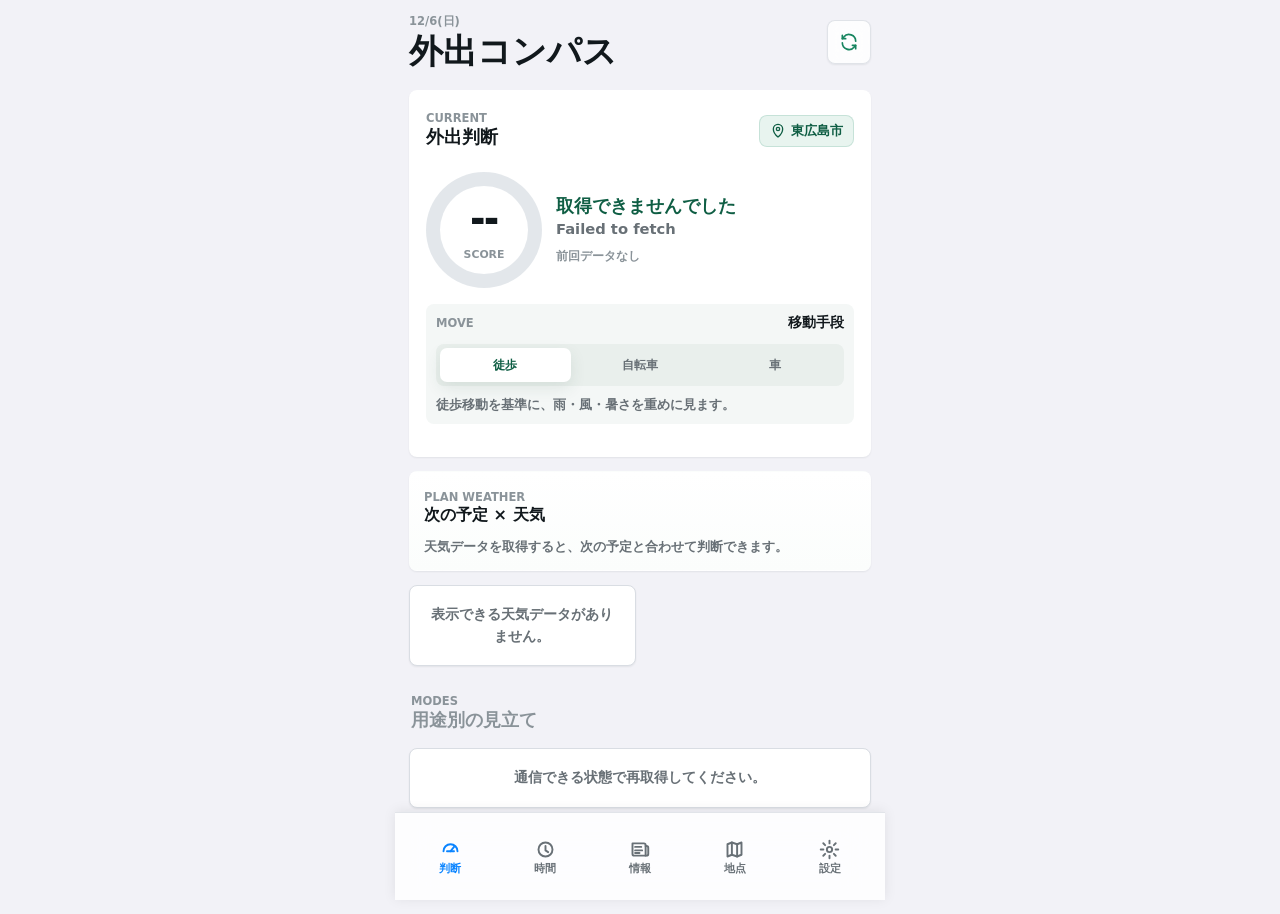
==== index.html @ 281df72a "Add transport mode scoring" ====
<!doctype html>
<html lang="ja">
  <head>
    <meta charset="utf-8" />
    <meta name="viewport" content="width=device-width, initial-scale=1, viewport-fit=cover" />
    <meta name="theme-color" content="#f2f2f7" />
    <meta name="apple-mobile-web-app-capable" content="yes" />
    <meta name="apple-mobile-web-app-title" content="外出コンパス" />
    <meta name="apple-mobile-web-app-status-bar-style" content="black-translucent" />
    <title>外出コンパス</title>
    <link rel="manifest" href="./manifest.webmanifest" />
    <link rel="apple-touch-icon" href="./icons/icon-180.png" />
    <link rel="icon" href="./icons/icon.svg" type="image/svg+xml" />
    <link rel="stylesheet" href="./styles.css" />
  </head>
  <body>
    <svg aria-hidden="true" class="svg-sprite">
      <symbol id="icon-refresh" viewBox="0 0 24 24">
        <path d="M20 11a8 8 0 0 0-14.3-4.9L4 8" />
        <path d="M4 4v4h4" />
        <path d="M4 13a8 8 0 0 0 14.3 4.9L20 16" />
        <path d="M16 16h4v4" />
      </symbol>
      <symbol id="icon-pin" viewBox="0 0 24 24">
        <path d="M12 21s7-5.4 7-12a7 7 0 1 0-14 0c0 6.6 7 12 7 12Z" />
        <circle cx="12" cy="9" r="2.5" />
      </symbol>
      <symbol id="icon-target" viewBox="0 0 24 24">
        <circle cx="12" cy="12" r="7" />
        <circle cx="12" cy="12" r="2.5" />
        <path d="M12 2v3" />
        <path d="M12 19v3" />
        <path d="M2 12h3" />
        <path d="M19 12h3" />
      </symbol>
      <symbol id="icon-search" viewBox="0 0 24 24">
        <circle cx="11" cy="11" r="7" />
        <path d="m16.5 16.5 4 4" />
      </symbol>
      <symbol id="icon-trash" viewBox="0 0 24 24">
        <path d="M4 7h16" />
        <path d="M10 11v6" />
        <path d="M14 11v6" />
        <path d="M6 7l1 14h10l1-14" />
        <path d="M9 7V4h6v3" />
      </symbol>
      <symbol id="icon-copy" viewBox="0 0 24 24">
        <rect x="8" y="8" width="11" height="11" rx="2" />
        <path d="M5 16H4a2 2 0 0 1-2-2V5a2 2 0 0 1 2-2h9a2 2 0 0 1 2 2v1" />
      </symbol>
      <symbol id="icon-gauge" viewBox="0 0 24 24">
        <path d="M4 14a8 8 0 1 1 16 0" />
        <path d="M12 14 16 9" />
        <path d="M8 14h8" />
      </symbol>
      <symbol id="icon-clock" viewBox="0 0 24 24">
        <circle cx="12" cy="12" r="8" />
        <path d="M12 8v5l3 2" />
      </symbol>
      <symbol id="icon-map" viewBox="0 0 24 24">
        <path d="m4 6 5-2 6 2 5-2v14l-5 2-6-2-5 2Z" />
        <path d="M9 4v14" />
        <path d="M15 6v14" />
      </symbol>
      <symbol id="icon-settings" viewBox="0 0 24 24">
        <circle cx="12" cy="12" r="3" />
        <path d="M12 2v3" />
        <path d="M12 19v3" />
        <path d="M4.9 4.9 7 7" />
        <path d="m17 17 2.1 2.1" />
        <path d="M2 12h3" />
        <path d="M19 12h3" />
        <path d="M4.9 19.1 7 17" />
        <path d="m17 7 2.1-2.1" />
      </symbol>
      <symbol id="icon-news" viewBox="0 0 24 24">
        <path d="M4 5h13a2 2 0 0 1 2 2v12H6a2 2 0 0 1-2-2Z" />
        <path d="M19 8h1a2 2 0 0 1 2 2v7a2 2 0 0 1-2 2h-1" />
        <path d="M7 9h7" />
        <path d="M7 13h8" />
        <path d="M7 16h5" />
      </symbol>
      <symbol id="icon-calendar" viewBox="0 0 24 24">
        <rect x="4" y="5" width="16" height="15" rx="2" />
        <path d="M8 3v4" />
        <path d="M16 3v4" />
        <path d="M4 10h16" />
        <path d="M8 14h.01" />
        <path d="M12 14h.01" />
        <path d="M16 14h.01" />
      </symbol>
    </svg>

    <div class="phone-app">
      <header class="top-bar">
        <div class="title-block">
          <p id="today-label" class="date-label">今日</p>
          <h1>外出コンパス</h1>
        </div>
        <button id="refresh-now" class="icon-button" type="button" aria-label="最新の天気を取得">
          <svg><use href="#icon-refresh"></use></svg>
        </button>
      </header>

      <main>
        <section id="view-dashboard" class="view active" aria-labelledby="dashboard-title">
          <div class="score-panel">
            <div class="location-row">
              <div>
                <span class="section-kicker">Current</span>
                <h2 id="dashboard-title">外出判断</h2>
              </div>
              <p id="active-location" class="location-pill">
                <svg><use href="#icon-pin"></use></svg>
                東広島市
              </p>
            </div>

            <div class="score-layout">
              <div id="score-ring" class="score-ring" style="--score: 0">
                <div>
                  <strong id="score-value">--</strong>
                  <span>score</span>
                </div>
              </div>
              <div class="score-copy">
                <p id="condition-label" class="condition-label">取得待ち</p>
                <p id="condition-summary">天気データを取得すると、外出しやすさを表示します。</p>
                <p id="updated-label" class="updated-label">未取得</p>
              </div>
            </div>

            <div class="transport-mode-panel">
              <div class="transport-mode-heading">
                <span class="section-kicker">Move</span>
                <strong>移動手段</strong>
              </div>
              <div class="transport-mode-control" role="group" aria-label="外出判断の移動手段">
                <button type="button" data-transport-mode="walk" aria-pressed="true">徒歩</button>
                <button type="button" data-transport-mode="bike" aria-pressed="false">自転車</button>
                <button type="button" data-transport-mode="car" aria-pressed="false">車</button>
              </div>
              <p id="transport-mode-note" class="helper-text">徒歩移動を基準に、雨・風・暑さを重めに見ます。</p>
            </div>

            <div id="advice-list" class="advice-list"></div>
          </div>

          <div id="schedule-weather-panel" class="schedule-weather-panel" aria-live="polite">
            <div class="schedule-weather-empty">
              Googleカレンダー接続後に、次の予定と天気を合わせて表示します。
            </div>
          </div>

          <div id="metric-grid" class="metric-grid" aria-live="polite"></div>

          <div class="section-heading">
            <span class="section-kicker">Modes</span>
            <h2>用途別の見立て</h2>
          </div>
          <div id="activity-grid" class="activity-grid"></div>
        </section>

        <section id="view-timeline" class="view" aria-labelledby="timeline-title">
          <div class="section-heading">
            <span class="section-kicker">Next hours</span>
            <h2 id="timeline-title">このあと12時間</h2>
          </div>
          <div id="hourly-list" class="hourly-list"></div>

          <div class="section-heading">
            <span class="section-kicker">3 days</span>
            <h2>今日から3日</h2>
          </div>
          <div id="daily-list" class="daily-list"></div>
        </section>

        <section id="view-info" class="view" aria-labelledby="info-title">
          <div class="section-heading">
            <span class="section-kicker">Local info</span>
            <h2 id="info-title">地域情報</h2>
          </div>

          <div class="calendar-panel" aria-labelledby="calendar-title">
            <div class="calendar-toolbar">
              <div>
                <strong id="calendar-title">Googleカレンダー</strong>
                <span id="calendar-connection-label">未接続</span>
              </div>
              <div class="calendar-action-row">
                <button id="connect-calendar" class="icon-text-button calendar-connect" type="button">
                  <svg><use href="#icon-calendar"></use></svg>
                  設定へ
                </button>
                <button id="disconnect-calendar" class="calendar-disconnect-button" type="button" disabled>解除</button>
              </div>
            </div>
            <p id="calendar-status" class="helper-text" aria-live="polite">
              予定表示の枠だけ先に用意しています。
            </p>
            <div class="calendar-range-control" role="group" aria-label="Googleカレンダーの表示範囲">
              <button type="button" data-calendar-range="today" aria-pressed="false">今日</button>
              <button type="button" data-calendar-range="tomorrow" aria-pressed="false">明日</button>
              <button type="button" data-calendar-range="week" aria-pressed="true">7日間</button>
            </div>
          </div>

          <div id="calendar-preview-list" class="calendar-preview-list" aria-label="Googleカレンダー予定プレビュー"></div>

          <div class="news-panel">
            <div class="news-toolbar">
              <div>
                <strong>広島・東広島ニュース</strong>
                <span id="news-updated">未取得</span>
              </div>
              <button id="refresh-news" class="small-icon-button" type="button" aria-label="地域ニュースを更新">
                <svg><use href="#icon-refresh"></use></svg>
              </button>
            </div>
            <p id="news-status" class="helper-text" aria-live="polite">
              情報タブを開くと、地域ニュースの見出しを取得します。
            </p>
          </div>

          <div id="news-list" class="news-list"></div>

          <div class="section-heading">
            <span class="section-kicker">Events</span>
            <h2>地域イベント</h2>
          </div>

          <div class="event-feed-panel">
            <div class="news-toolbar">
              <div>
                <strong>自動取得イベント</strong>
                <span id="auto-events-updated">未取得</span>
              </div>
              <button id="refresh-events" class="small-icon-button" type="button" aria-label="イベント情報を更新">
                <svg><use href="#icon-refresh"></use></svg>
              </button>
            </div>
            <p id="events-status" class="helper-text" aria-live="polite">
              ヒガシルのイベント情報をもとに、GitHub Pages上のJSONから表示します。
            </p>
          </div>

          <div id="auto-event-list" class="auto-event-list"></div>

          <div class="event-link-list">
            <a class="event-link-card" href="https://www.city.higashihiroshima.lg.jp/calendar.html" target="_blank" rel="noopener">
              <strong>東広島市イベントカレンダー</strong>
              <span>市の催し・講座・相談</span>
            </a>
            <a class="event-link-card" href="https://hh-kanko.ne.jp/" target="_blank" rel="noopener">
              <strong>東広島観光協会</strong>
              <span>観光・祭り・地域イベント</span>
            </a>
            <a class="event-link-card" href="https://dive-hiroshima.com/" target="_blank" rel="noopener">
              <strong>ひろしま公式観光 Dive! Hiroshima</strong>
              <span>県内観光イベント</span>
            </a>
            <a class="event-link-card" href="https://www.pref.hiroshima.lg.jp/calendar/" target="_blank" rel="noopener">
              <strong>広島県イベントカレンダー</strong>
              <span>県の行事・募集・講座</span>
            </a>
          </div>

          <div class="section-heading">
            <span class="section-kicker">Official links</span>
            <h2>公式・確認リンク</h2>
          </div>
          <div class="official-link-list">
            <a class="official-link-card" href="https://news.google.com/search?q=%E6%9D%B1%E5%BA%83%E5%B3%B6&hl=ja&gl=JP&ceid=JP%3Aja" target="_blank" rel="noopener">
              <strong>Google News 東広島</strong>
              <span>地域ニュース検索</span>
            </a>
            <a class="official-link-card" href="https://www.city.higashihiroshima.lg.jp/" target="_blank" rel="noopener">
              <strong>東広島市</strong>
              <span>行政・暮らし・イベント</span>
            </a>
            <a class="official-link-card" href="https://www.pref.hiroshima.lg.jp/" target="_blank" rel="noopener">
              <strong>広島県</strong>
              <span>県内のお知らせ</span>
            </a>
            <a class="official-link-card" href="https://www.jma.go.jp/bosai/warning/#area_type=class20s&area_code=3421200&lang=ja" target="_blank" rel="noopener">
              <strong>気象庁 警報・注意報</strong>
              <span>東広島市の防災確認</span>
            </a>
          </div>
        </section>

        <section id="view-places" class="view" aria-labelledby="places-title">
          <div class="section-heading">
            <span class="section-kicker">Places</span>
            <h2 id="places-title">地点</h2>
          </div>

          <form id="search-form" class="search-form">
            <label for="place-query">地名検索</label>
            <div class="search-row">
              <input id="place-query" type="search" inputmode="search" autocomplete="off" placeholder="例: 福山、三原、広島" />
              <button class="icon-text-button primary" type="submit">
                <svg><use href="#icon-search"></use></svg>
                検索
              </button>
            </div>
          </form>

          <button id="use-gps" class="full-button subtle" type="button">
            <svg><use href="#icon-target"></use></svg>
            現在地を使う
          </button>

          <p id="place-status" class="helper-text" aria-live="polite"></p>
          <div id="search-results" class="place-list"></div>

          <div class="section-heading">
            <span class="section-kicker">Saved</span>
            <h2>保存地点</h2>
          </div>
          <div id="saved-places" class="place-list"></div>
        </section>

        <section id="view-settings" class="view" aria-labelledby="settings-title">
          <div class="section-heading">
            <span class="section-kicker">Standalone</span>
            <h2 id="settings-title">単独運用</h2>
          </div>

          <div class="info-panel">
            <div class="info-row">
              <strong>API</strong>
              <span>Open-Meteo Forecast / Geocoding / Air Quality / GDELT</span>
            </div>
            <div class="info-row">
              <strong>予定</strong>
              <span>Google Calendar APIは内蔵Client IDで接続可能</span>
            </div>
            <div class="info-row">
              <strong>保存</strong>
              <span>地点と前回取得データは、このブラウザ内に保存</span>
            </div>
            <div class="info-row">
              <strong>オフライン</strong>
              <span>通信できない場合は前回取得データを表示</span>
            </div>
            <div class="info-row">
              <strong>公開</strong>
              <span>HTTPS公開後はホーム画面追加とPWAキャッシュに対応</span>
            </div>
          </div>

          <div class="update-panel">
            <div class="section-heading compact">
              <span class="section-kicker">Update</span>
              <h2>アプリ更新</h2>
            </div>
            <p class="helper-text">
              ホーム画面版の表示が古いときは、ここから最新版を確認できます。
            </p>
            <div class="button-row">
              <button id="check-app-update" class="full-button primary" type="button">
                <svg><use href="#icon-refresh"></use></svg>
                更新確認
              </button>
              <button id="reload-app" class="full-button subtle" type="button" hidden>再読み込み</button>
            </div>
            <p id="app-update-status" class="helper-text" aria-live="polite"></p>
          </div>

          <div class="calendar-settings-panel">
            <div class="section-heading compact">
              <span class="section-kicker">Calendar</span>
              <h2>Googleカレンダー接続</h2>
            </div>
            <label class="calendar-client-label">
              <span>OAuth Client ID（必要な場合だけ上書き）</span>
              <input id="calendar-client-id" type="text" inputmode="url" autocomplete="off" placeholder="1234567890-xxxxx.apps.googleusercontent.com" />
            </label>
            <div class="button-row">
              <button id="save-calendar-client" class="full-button primary" type="button">保存</button>
              <button id="clear-calendar-client" class="full-button subtle" type="button">既定に戻す</button>
            </div>
            <p id="calendar-settings-status" class="helper-text" aria-live="polite"></p>
          </div>

          <div class="backup-panel">
            <div class="section-heading compact">
              <span class="section-kicker">Backup</span>
              <h2>保存データ</h2>
            </div>
            <div class="button-row">
              <button id="export-data" class="full-button subtle" type="button">書き出す</button>
              <button id="copy-data" class="full-button subtle" type="button">
                <svg><use href="#icon-copy"></use></svg>
                コピー
              </button>
            </div>
            <label class="backup-label">
              <span>バックアップJSON</span>
              <textarea id="backup-text" rows="7" placeholder="保存地点のバックアップをここに表示します。"></textarea>
            </label>
            <button id="import-data" class="full-button primary" type="button">貼り付けた内容で復元</button>
            <p id="backup-status" class="helper-text" aria-live="polite"></p>
          </div>
        </section>
      </main>

      <nav class="bottom-nav" aria-label="画面切り替え">
        <button class="nav-button active" type="button" data-view="dashboard">
          <svg><use href="#icon-gauge"></use></svg>
          <span>判断</span>
        </button>
        <button class="nav-button" type="button" data-view="timeline">
          <svg><use href="#icon-clock"></use></svg>
          <span>時間</span>
        </button>
        <button class="nav-button" type="button" data-view="info">
          <svg><use href="#icon-news"></use></svg>
          <span>情報</span>
        </button>
        <button class="nav-button" type="button" data-view="places">
          <svg><use href="#icon-map"></use></svg>
          <span>地点</span>
        </button>
        <button class="nav-button" type="button" data-view="settings">
          <svg><use href="#icon-settings"></use></svg>
          <span>設定</span>
        </button>
      </nav>
    </div>

    <script src="./app.js"></script>
  </body>
</html>
---- styles.css ----
:root {
  color-scheme: light;
  --bg: #f2f2f7;
  --surface: #ffffff;
  --surface-strong: #ffffff;
  --ink: #11181c;
  --muted: #687076;
  --muted-2: #8a9399;
  --line: #d9dde3;
  --green: #16845f;
  --green-dark: #0f5e44;
  --green-soft: #e8f4ef;
  --blue: #0a84ff;
  --blue-soft: #e7f1ff;
  --coral: #ff453a;
  --coral-soft: #ffe7e5;
  --amber: #ff9f0a;
  --amber-soft: #fff3df;
  --shadow: 0 1px 2px rgba(17, 24, 28, 0.07);
  --nav-height: 88px;
}

* {
  box-sizing: border-box;
}

html {
  min-height: 100%;
  background: var(--bg);
  overflow-x: hidden;
}

body {
  min-height: 100%;
  margin: 0;
  background: var(--bg);
  color: var(--ink);
  font-family:
    -apple-system, BlinkMacSystemFont, "Hiragino Sans", "Yu Gothic", "YuGothic", "Meiryo", system-ui, sans-serif;
  overflow-x: hidden;
}

button,
input,
textarea {
  font: inherit;
}

button {
  cursor: pointer;
  -webkit-tap-highlight-color: transparent;
}

svg {
  width: 20px;
  height: 20px;
  fill: none;
  stroke: currentColor;
  stroke-linecap: round;
  stroke-linejoin: round;
  stroke-width: 2;
}

.svg-sprite {
  position: absolute;
  width: 0;
  height: 0;
  overflow: hidden;
}

.phone-app {
  width: 100%;
  min-height: 100vh;
  max-width: 490px;
  margin: 0 auto;
  padding:
    calc(12px + env(safe-area-inset-top))
    14px
    calc(var(--nav-height) + 18px + env(safe-area-inset-bottom));
}

.top-bar,
.location-row,
.search-row,
.button-row,
.place-actions {
  display: flex;
  align-items: center;
}

.top-bar {
  justify-content: space-between;
  gap: 16px;
  margin: -2px -2px 10px;
  padding: 4px 2px 10px;
}

.title-block {
  min-width: 0;
}

.date-label,
.section-kicker {
  margin: 0 0 5px;
  color: var(--muted-2);
  font-size: 0.72rem;
  font-weight: 900;
  letter-spacing: 0;
  text-transform: uppercase;
}

h1,
h2,
p {
  margin-top: 0;
}

h1 {
  margin-bottom: 0;
  font-size: 2.14rem;
  line-height: 1.04;
  letter-spacing: 0;
}

h2 {
  margin-bottom: 8px;
  font-size: 1.12rem;
  line-height: 1.26;
  letter-spacing: 0;
}

.view {
  display: none;
  gap: 14px;
}

.view.active {
  display: grid;
}

.score-panel,
.metric-card,
.activity-card,
.hour-card,
.day-card,
.schedule-weather-panel,
.search-form,
.place-card,
.calendar-panel,
.calendar-preview-card,
.calendar-settings-panel,
.news-panel,
.news-card,
.official-link-card,
.event-link-card,
.event-feed-panel,
.auto-event-card,
.info-panel,
.update-panel,
.backup-panel,
.empty-state {
  border: 1px solid var(--line);
  border-radius: 8px;
  background: var(--surface);
  box-shadow: var(--shadow);
}

.score-panel {
  display: grid;
  gap: 16px;
  padding: 16px;
  border-color: transparent;
}

.location-row {
  justify-content: space-between;
  gap: 12px;
}

.location-pill {
  display: inline-flex;
  align-items: center;
  max-width: 45%;
  min-width: 0;
  min-height: 32px;
  margin: 0;
  padding: 6px 10px;
  border: 1px solid rgba(22, 132, 95, 0.16);
  border-radius: 8px;
  background: var(--green-soft);
  color: var(--green-dark);
  font-size: 0.8rem;
  font-weight: 900;
  overflow: hidden;
  text-overflow: ellipsis;
  white-space: nowrap;
}

.location-pill svg {
  width: 16px;
  height: 16px;
  margin-right: 5px;
  flex: 0 0 auto;
}

.score-layout {
  display: grid;
  grid-template-columns: 116px minmax(0, 1fr);
  gap: 14px;
  align-items: center;
}

.score-layout > *,
.metric-grid > *,
.activity-card > *,
.day-card > *,
.hour-card > * {
  min-width: 0;
}

.score-ring {
  --score-color: var(--green);
  display: grid;
  width: 116px;
  height: 116px;
  place-items: center;
  border-radius: 50%;
  background:
    conic-gradient(var(--score-color) calc(var(--score) * 1%), #e3e7eb 0);
}

.score-ring > div {
  display: grid;
  width: 88px;
  height: 88px;
  place-items: center;
  border-radius: 50%;
  background: var(--surface-strong);
  text-align: center;
}

.score-ring strong {
  margin-bottom: -18px;
  color: var(--ink);
  font-size: 2.06rem;
  font-weight: 950;
}

.score-ring span {
  color: var(--muted-2);
  font-size: 0.68rem;
  font-weight: 900;
  text-transform: uppercase;
}

.condition-label {
  margin-bottom: 5px;
  color: var(--green-dark);
  font-size: 1.12rem;
  font-weight: 950;
  line-height: 1.25;
}

.score-copy p {
  margin-bottom: 0;
}

#condition-summary {
  color: var(--muted);
  font-size: 0.92rem;
  font-weight: 750;
  line-height: 1.45;
}

.updated-label {
  margin-top: 9px;
  color: var(--muted-2);
  font-size: 0.76rem;
  font-weight: 800;
}

.advice-list {
  display: grid;
  gap: 7px;
}

.transport-mode-panel {
  display: grid;
  gap: 9px;
  padding: 10px;
  border-radius: 8px;
  background: #f4f7f6;
}

.transport-mode-heading {
  display: flex;
  align-items: baseline;
  justify-content: space-between;
  gap: 10px;
}

.transport-mode-heading strong {
  color: var(--ink);
  font-size: 0.86rem;
  font-weight: 950;
}

.transport-mode-control {
  display: grid;
  grid-template-columns: repeat(3, minmax(0, 1fr));
  gap: 4px;
  padding: 4px;
  border-radius: 8px;
  background: #e9efec;
}

.transport-mode-control button {
  min-height: 34px;
  border: 0;
  border-radius: 7px;
  background: transparent;
  color: var(--muted);
  font-size: 0.78rem;
  font-weight: 950;
}

.transport-mode-control button.active {
  background: #ffffff;
  color: var(--green-dark);
  box-shadow: 0 6px 16px rgba(41, 74, 59, 0.1);
}

.transport-mode-control button:focus-visible {
  outline: 2px solid var(--green);
  outline-offset: 2px;
}

.advice-item {
  display: grid;
  grid-template-columns: 3px minmax(0, 1fr);
  gap: 10px;
  align-items: stretch;
  color: #222b2f;
  font-size: 0.88rem;
  font-weight: 800;
  line-height: 1.42;
  padding: 7px 0;
}

.advice-item::before {
  content: "";
  border-radius: 8px;
  background: var(--amber);
}

.metric-grid {
  display: grid;
  grid-template-columns: repeat(2, minmax(0, 1fr));
  gap: 9px;
}

.metric-card {
  min-height: 88px;
  padding: 12px;
  overflow: hidden;
  border-color: transparent;
}

.metric-card span {
  display: block;
  color: var(--muted-2);
  font-size: 0.72rem;
  font-weight: 900;
}

.metric-card strong {
  display: block;
  margin: 5px 0 4px;
  color: var(--ink);
  font-size: 1.26rem;
  font-weight: 950;
  line-height: 1.05;
  overflow-wrap: anywhere;
}

.metric-card small {
  color: var(--muted);
  font-size: 0.76rem;
  font-weight: 800;
  line-height: 1.35;
}

.section-heading {
  padding: 10px 2px 2px;
  color: var(--muted-2);
  background: transparent;
  border: 0;
  box-shadow: none;
}

.section-heading.compact {
  padding: 0;
  border: 0;
  background: transparent;
  box-shadow: none;
}

.section-heading h2 {
  margin-bottom: 0;
}

.activity-grid,
.daily-list {
  display: grid;
  gap: 9px;
}

.schedule-weather-panel {
  display: grid;
  gap: 12px;
  padding: 14px;
  border-color: transparent;
  background: linear-gradient(180deg, #ffffff 0%, #fbfdfc 100%);
}

.schedule-weather-header {
  display: flex;
  align-items: flex-start;
  justify-content: space-between;
  gap: 12px;
}

.schedule-weather-header h2 {
  margin: 0;
  font-size: 1rem;
  line-height: 1.25;
}

.schedule-weather-score {
  display: grid;
  width: 44px;
  height: 44px;
  place-items: center;
  border-radius: 8px;
  background: var(--blue-soft);
  color: var(--blue);
  font-size: 1.02rem;
  font-weight: 950;
}

.schedule-weather-score.good {
  background: var(--green-soft);
  color: var(--green-dark);
}

.schedule-weather-score.warn {
  background: var(--amber-soft);
  color: #7a551a;
}

.schedule-weather-score.bad {
  background: var(--coral-soft);
  color: #8a3222;
}

.schedule-weather-main {
  display: grid;
  gap: 8px;
}

.schedule-weather-title {
  margin: 0;
  color: var(--ink);
  font-size: 0.98rem;
  font-weight: 950;
  line-height: 1.32;
  overflow-wrap: anywhere;
}

.schedule-weather-time,
.schedule-weather-empty {
  margin: 0;
  color: var(--muted);
  font-size: 0.82rem;
  font-weight: 800;
  line-height: 1.45;
  overflow-wrap: anywhere;
}

.schedule-weather-summary {
  display: grid;
  gap: 4px;
  padding: 10px;
  border-radius: 8px;
  background: #f4f7f6;
}

.schedule-weather-summary span {
  font-size: 0.86rem;
  font-weight: 950;
}

.schedule-weather-summary span.good {
  color: var(--green-dark);
}

.schedule-weather-summary span.warn {
  color: #7a551a;
}

.schedule-weather-summary span.bad {
  color: #8a3222;
}

.schedule-weather-summary small {
  color: var(--muted);
  font-size: 0.74rem;
  font-weight: 800;
  line-height: 1.35;
}

.schedule-weather-advice {
  display: flex;
  flex-wrap: wrap;
  gap: 6px;
}

.schedule-weather-advice span {
  display: inline-flex;
  min-height: 24px;
  align-items: center;
  padding: 0 8px;
  border-radius: 999px;
  background: var(--blue-soft);
  color: var(--blue);
  font-size: 0.72rem;
  font-weight: 950;
  line-height: 1.1;
}

.activity-card {
  display: grid;
  grid-template-columns: 58px minmax(0, 1fr);
  gap: 11px;
  min-height: 84px;
  padding: 12px;
  align-items: center;
  border-color: transparent;
}

.activity-score {
  display: grid;
  width: 50px;
  height: 50px;
  place-items: center;
  border-radius: 8px;
  background: var(--blue-soft);
  color: var(--blue);
  font-size: 1.1rem;
  font-weight: 950;
}

.activity-card.good .activity-score {
  background: var(--green-soft);
  color: var(--green-dark);
}

.activity-card.warn .activity-score {
  background: var(--amber-soft);
  color: #7a551a;
}

.activity-card.bad .activity-score {
  background: var(--coral-soft);
  color: #8a3222;
}

.activity-card h3,
.place-card h3 {
  margin: 0 0 5px;
  font-size: 0.98rem;
  line-height: 1.3;
}

.activity-card p,
.place-card p,
.helper-text {
  margin: 0;
  color: var(--muted);
  font-size: 0.82rem;
  font-weight: 750;
  line-height: 1.45;
}

.hourly-list {
  display: grid;
  gap: 9px;
}

.hour-card {
  display: grid;
  grid-template-columns: 52px minmax(0, 1fr) 58px;
  gap: 10px;
  align-items: center;
  min-height: 64px;
  padding: 10px 12px;
  border-color: transparent;
}

.hour-time,
.hour-score {
  font-weight: 950;
}

.hour-time {
  color: var(--ink);
  font-size: 0.88rem;
}

.hour-main {
  min-width: 0;
}

.hour-main strong {
  display: block;
  font-size: 0.9rem;
}

.hour-main span {
  color: var(--muted);
  font-size: 0.74rem;
  font-weight: 800;
}

.bar-track {
  height: 5px;
  margin-top: 7px;
  border-radius: 999px;
  background: #e7eaee;
  overflow: hidden;
}

.bar-value {
  height: 100%;
  width: 0%;
  border-radius: inherit;
  background: var(--green);
}

.hour-score {
  text-align: right;
}

.day-card {
  display: grid;
  grid-template-columns: 84px minmax(0, 1fr);
  gap: 12px;
  padding: 14px;
  border-color: transparent;
}

.day-date {
  color: var(--green-dark);
  font-size: 0.84rem;
  font-weight: 950;
}

.day-main strong {
  display: block;
  margin-bottom: 7px;
  font-size: 0.96rem;
}

.day-main span {
  display: block;
  color: var(--muted);
  font-size: 0.8rem;
  font-weight: 800;
  line-height: 1.45;
}

.calendar-panel,
.news-panel {
  display: grid;
  gap: 10px;
  padding: 14px;
  border-color: transparent;
}

.update-panel {
  display: grid;
  gap: 10px;
  padding: 14px;
  border-color: transparent;
}

.update-panel .helper-text {
  margin: 0;
}

.calendar-toolbar,
.news-toolbar {
  display: flex;
  align-items: center;
  justify-content: space-between;
  gap: 12px;
}

.calendar-toolbar strong,
.news-toolbar strong {
  display: block;
  margin-bottom: 4px;
  font-size: 1rem;
  line-height: 1.25;
}

.calendar-toolbar span,
.news-toolbar span {
  color: var(--muted-2);
  font-size: 0.78rem;
  font-weight: 850;
}

.calendar-connect {
  min-width: 120px;
  background: var(--blue-soft);
  color: var(--blue);
}

.calendar-action-row {
  display: flex;
  flex: 0 0 auto;
  align-items: center;
  gap: 7px;
}

.calendar-connect:disabled {
  background: #f5f6f8;
  color: var(--muted-2);
  cursor: default;
  opacity: 1;
}

.calendar-disconnect-button {
  min-height: 38px;
  padding: 0 10px;
  border: 0;
  border-radius: 8px;
  background: #f5f6f8;
  color: var(--muted);
  font-size: 0.8rem;
  font-weight: 900;
}

.calendar-disconnect-button:disabled {
  color: var(--muted-2);
  cursor: default;
}

.calendar-range-control {
  display: grid;
  grid-template-columns: repeat(3, minmax(0, 1fr));
  gap: 4px;
  padding: 4px;
  border-radius: 10px;
  background: #f2f5f3;
}

.calendar-range-control button {
  min-height: 34px;
  border: 0;
  border-radius: 7px;
  background: transparent;
  color: var(--muted);
  font-size: 0.78rem;
  font-weight: 950;
}

.calendar-range-control button.active {
  background: #ffffff;
  color: var(--green-dark);
  box-shadow: 0 6px 16px rgba(41, 74, 59, 0.1);
}

.calendar-range-control button:focus-visible {
  outline: 2px solid var(--green);
  outline-offset: 2px;
}

.calendar-preview-list {
  display: grid;
  gap: 9px;
}

.calendar-preview-card {
  display: grid;
  grid-template-columns: 58px minmax(0, 1fr) 64px;
  gap: 10px;
  align-items: center;
  min-height: 76px;
  padding: 12px;
  border-color: transparent;
}

.calendar-preview-date {
  display: grid;
  min-height: 44px;
  place-items: center;
  border-radius: 8px;
  background: var(--blue-soft);
  color: var(--blue);
  font-size: 0.72rem;
  font-weight: 950;
  line-height: 1.15;
  text-align: center;
}

.calendar-preview-card h3 {
  margin: 0 0 5px;
  font-size: 0.96rem;
  line-height: 1.3;
  overflow-wrap: anywhere;
  word-break: break-all;
}

.calendar-preview-card p {
  margin: 0;
  color: var(--muted);
  font-size: 0.78rem;
  font-weight: 800;
  line-height: 1.42;
  overflow-wrap: anywhere;
}

.calendar-preview-time {
  color: var(--green-dark);
  font-size: 0.82rem;
  font-weight: 950;
  text-align: right;
  overflow-wrap: anywhere;
}

.calendar-event-card {
  grid-template-columns: 58px minmax(0, 1fr);
  gap: 12px;
  align-items: start;
  min-height: auto;
  padding: 14px;
  border-color: #e7ece9;
  background: linear-gradient(180deg, #ffffff 0%, #fbfdfc 100%);
}

.calendar-event-date-badge {
  display: grid;
  min-height: 60px;
  place-items: center;
  align-content: center;
  gap: 3px;
  border-radius: 8px;
  background: var(--green-soft);
  color: var(--green-dark);
  text-align: center;
}

.calendar-event-date-badge strong {
  font-size: 0.8rem;
  font-weight: 950;
  line-height: 1.1;
}

.calendar-event-date-badge span {
  color: var(--muted);
  font-size: 0.66rem;
  font-weight: 900;
  line-height: 1.1;
}

.calendar-event-body {
  display: grid;
  gap: 8px;
}

.calendar-event-title-row {
  display: flex;
  align-items: flex-start;
  justify-content: space-between;
  gap: 8px;
}

.calendar-event-title-row h3 {
  min-width: 0;
  margin: 0;
  font-size: 0.98rem;
  line-height: 1.32;
}

.calendar-event-time-pill {
  flex: 0 0 auto;
  max-width: 116px;
  padding: 5px 7px;
  border-radius: 999px;
  background: var(--blue-soft);
  color: var(--blue);
  font-size: 0.7rem;
  font-weight: 950;
  line-height: 1.15;
  text-align: center;
  overflow-wrap: anywhere;
}

.calendar-event-meta-row {
  display: flex;
  flex-wrap: wrap;
  align-items: center;
  gap: 6px;
}

.calendar-event-type-chip {
  display: inline-flex;
  align-items: center;
  min-height: 22px;
  padding: 0 7px;
  border-radius: 999px;
  background: #f0f7f4;
  color: var(--green-dark);
  font-size: 0.68rem;
  font-weight: 950;
  line-height: 1;
}

.calendar-event-meta-row p {
  flex: 1 1 150px;
}

.calendar-event-link {
  width: fit-content;
}

.small-icon-button {
  display: grid;
  width: 40px;
  height: 40px;
  place-items: center;
  border: 0;
  border-radius: 8px;
  background: #f5f6f8;
  color: var(--blue);
  font-weight: 900;
}

.news-list,
.official-link-list,
.event-link-list,
.auto-event-list {
  display: grid;
  gap: 9px;
}

.news-card {
  display: grid;
  gap: 10px;
  padding: 14px;
  border-color: transparent;
}

.news-card h3,
.auto-event-card h3 {
  margin: 0 0 10px;
  font-size: 0.96rem;
  line-height: 1.4;
  line-break: anywhere;
  overflow-wrap: anywhere;
  word-break: break-all;
}

.news-card > div,
.auto-event-card > div,
.calendar-preview-card > div {
  min-width: 0;
}

.news-meta,
.auto-event-meta {
  margin-bottom: 7px;
  color: var(--muted-2);
  font-size: 0.74rem;
  font-weight: 900;
  line-height: 1.35;
}

.news-open-link,
.official-link-card,
.event-link-card {
  color: inherit;
  text-decoration: none;
}

.news-open-link {
  display: inline-flex;
  min-height: 34px;
  align-items: center;
  color: var(--blue);
  font-size: 0.86rem;
  font-weight: 950;
}

.event-feed-panel {
  display: grid;
  gap: 10px;
  padding: 14px;
  border-color: transparent;
}

.auto-event-card {
  display: grid;
  gap: 10px;
  padding: 14px;
  border-color: transparent;
}

.auto-event-card p {
  margin: 0 0 9px;
  color: var(--muted);
  font-size: 0.82rem;
  font-weight: 750;
  line-height: 1.45;
  line-break: anywhere;
  overflow-wrap: anywhere;
  word-break: break-all;
}

.auto-event-card small {
  display: block;
  margin: -2px 0 8px;
  color: var(--green-dark);
  font-size: 0.76rem;
  font-weight: 900;
  line-height: 1.35;
  line-break: anywhere;
  overflow-wrap: anywhere;
  word-break: break-all;
}

.auto-event-tags {
  display: flex;
  flex-wrap: wrap;
  gap: 6px;
  margin: 8px 0 2px;
}

.auto-event-tags span {
  display: inline-flex;
  min-height: 26px;
  align-items: center;
  padding: 0 8px;
  border-radius: 8px;
  background: var(--green-soft);
  color: var(--green-dark);
  font-size: 0.72rem;
  font-weight: 900;
}

.official-link-card,
.event-link-card {
  display: grid;
  gap: 5px;
  padding: 14px;
  border-color: transparent;
}

.official-link-card strong,
.event-link-card strong {
  color: var(--ink);
  font-size: 0.96rem;
  line-height: 1.3;
}

.official-link-card span,
.event-link-card span {
  color: var(--muted);
  font-size: 0.8rem;
  font-weight: 800;
}

.event-link-card {
  border-left: 4px solid rgba(10, 132, 255, 0.7);
}

.search-form {
  display: grid;
  gap: 9px;
  padding: 14px;
  border-color: transparent;
}

.search-form label,
.backup-label span {
  color: var(--muted-2);
  font-size: 0.84rem;
  font-weight: 900;
}

.search-row {
  gap: 8px;
}

.search-row input,
.backup-label textarea {
  width: 100%;
  border: 1px solid transparent;
  border-radius: 8px;
  background: #f5f6f8;
  color: var(--ink);
}

.search-row input {
  min-width: 0;
  min-height: 46px;
  padding: 0 12px;
}

.backup-label textarea {
  margin-top: 10px;
  padding: 12px;
  line-height: 1.5;
  resize: vertical;
}

.icon-button,
.icon-text-button,
.full-button,
.place-action,
.nav-button {
  border: 0;
  border-radius: 8px;
  color: inherit;
  font-weight: 900;
}

.icon-button {
  display: grid;
  width: 44px;
  height: 44px;
  place-items: center;
  border: 1px solid rgba(217, 221, 227, 0.8);
  background: rgba(255, 255, 255, 0.86);
  color: var(--green);
  box-shadow: var(--shadow);
  backdrop-filter: blur(18px);
}

.icon-text-button,
.full-button {
  display: inline-flex;
  min-height: 46px;
  align-items: center;
  justify-content: center;
  gap: 8px;
  padding: 0 14px;
}

.full-button {
  width: 100%;
}

.primary {
  background: var(--blue);
  color: #ffffff;
}

.subtle {
  border: 1px solid transparent;
  background: var(--surface);
  color: var(--blue);
}

.icon-button:active,
.icon-text-button:active,
.full-button:active,
.place-action:active,
.nav-button:active {
  transform: scale(0.98);
}

button:focus-visible,
input:focus-visible,
textarea:focus-visible {
  outline: 3px solid rgba(31, 122, 97, 0.24);
  outline-offset: 2px;
}

.place-list {
  display: grid;
  gap: 9px;
}

.place-card {
  display: grid;
  gap: 11px;
  padding: 14px;
  border-color: transparent;
}

.place-card.active {
  border-color: rgba(22, 132, 95, 0.22);
  background: var(--green-soft);
}

.place-actions {
  gap: 8px;
}

.place-action {
  min-height: 38px;
  padding: 0 12px;
  background: #f5f6f8;
  border: 1px solid transparent;
  color: var(--blue);
}

.place-action.primary-action {
  background: var(--blue);
  color: #fff;
  border-color: var(--blue);
}

.info-panel,
.calendar-settings-panel,
.backup-panel {
  display: grid;
  gap: 12px;
  padding: 16px;
  border-color: transparent;
}

.calendar-client-label span {
  color: var(--muted-2);
  font-size: 0.84rem;
  font-weight: 900;
}

.calendar-client-label input {
  width: 100%;
  min-height: 46px;
  margin-top: 10px;
  padding: 0 12px;
  border: 1px solid transparent;
  border-radius: 8px;
  background: #f5f6f8;
  color: var(--ink);
  font-size: 0.82rem;
}

.info-row {
  display: grid;
  grid-template-columns: 70px minmax(0, 1fr);
  gap: 10px;
}

.info-row strong {
  color: var(--ink);
  font-size: 0.84rem;
  font-weight: 950;
}

.info-row span {
  color: var(--muted);
  font-size: 0.84rem;
  font-weight: 750;
  line-height: 1.45;
}

.button-row {
  gap: 8px;
}

.empty-state {
  padding: 18px;
  color: var(--muted);
  font-size: 0.9rem;
  font-weight: 800;
  line-height: 1.5;
  text-align: center;
}

.bottom-nav {
  position: fixed;
  bottom: 0;
  left: 50%;
  z-index: 10;
  display: grid;
  grid-template-columns: repeat(5, minmax(0, 1fr));
  gap: 4px;
  max-width: 490px;
  width: 100%;
  min-height: var(--nav-height);
  margin: 0 auto;
  padding: 8px 10px calc(8px + env(safe-area-inset-bottom));
  border-top: 1px solid rgba(217, 221, 227, 0.78);
  background: rgba(255, 255, 255, 0.82);
  box-shadow: 0 -1px 12px rgba(17, 24, 28, 0.08);
  backdrop-filter: blur(24px) saturate(180%);
  transform: translateX(-50%);
}

.nav-button {
  display: grid;
  min-height: 54px;
  place-items: center;
  align-content: center;
  gap: 3px;
  background: transparent;
  color: var(--muted);
  font-size: 0.68rem;
  line-height: 1.1;
}

.nav-button svg {
  width: 21px;
  height: 21px;
  stroke-width: 2.2;
}

.nav-button.active {
  background: transparent;
  color: var(--blue);
}

@media (max-width: 370px) {
  .score-layout {
    grid-template-columns: 108px minmax(0, 1fr);
    gap: 12px;
  }

  .score-ring {
    width: 108px;
    height: 108px;
  }

  .score-ring > div {
    width: 80px;
    height: 80px;
  }

  .score-ring strong {
    font-size: 1.85rem;
  }

  .metric-grid {
    grid-template-columns: 1fr;
  }

  .calendar-preview-card {
    grid-template-columns: 50px minmax(0, 1fr);
  }

  .calendar-event-card {
    grid-template-columns: 46px minmax(0, 1fr);
    gap: 9px;
  }

  .calendar-event-date-badge {
    min-height: 56px;
  }

  .calendar-event-title-row {
    display: grid;
    gap: 7px;
  }

  .calendar-event-time-pill {
    width: fit-content;
    max-width: 100%;
  }

  .calendar-preview-time {
    grid-column: 2;
    text-align: left;
  }
}
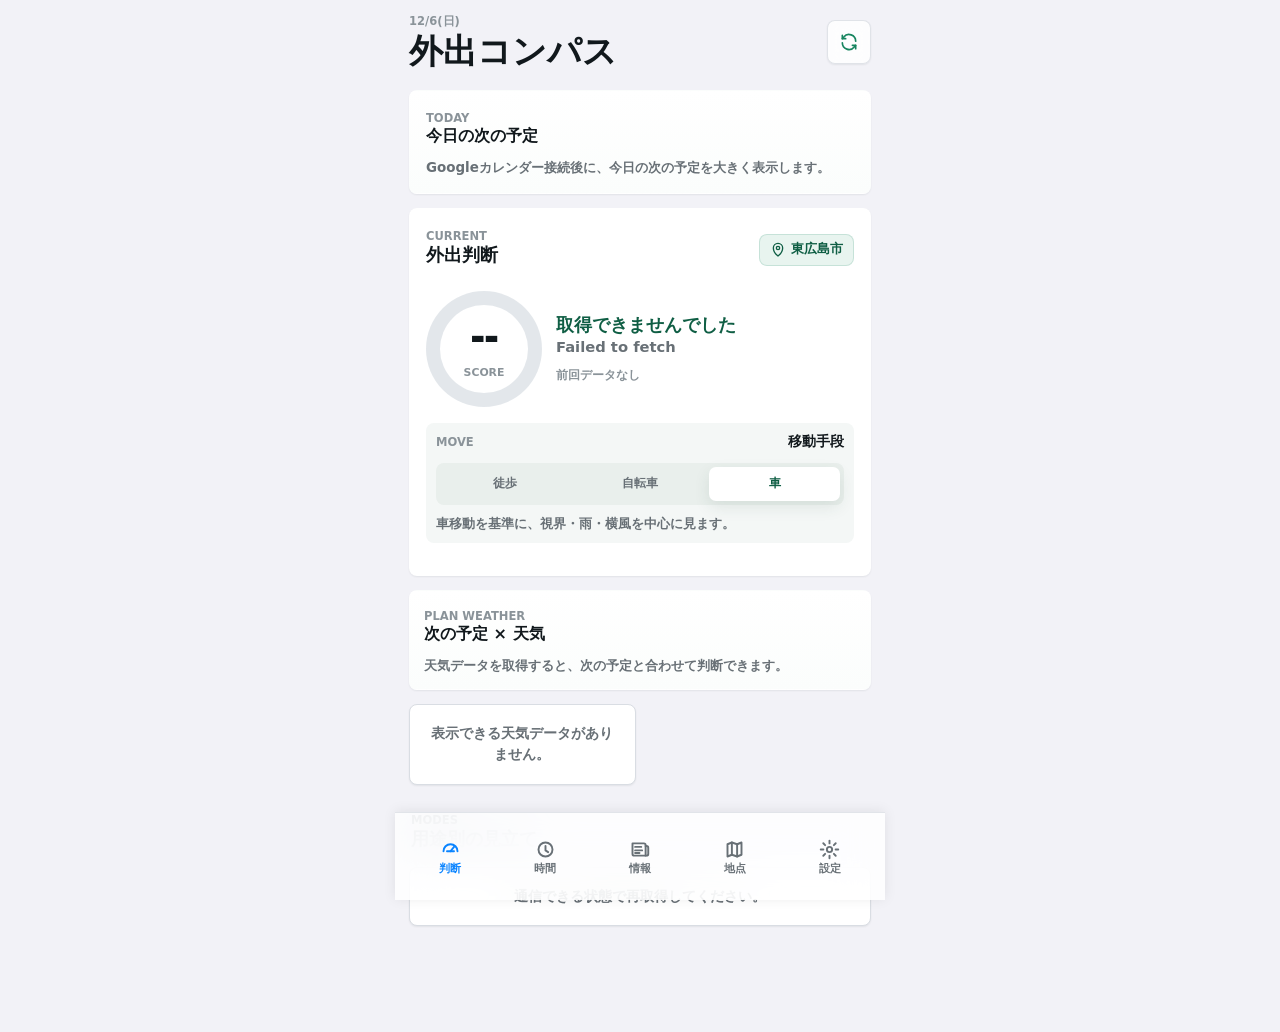
==== commit 5a4a11d7: "Promote car mode and next plan hero" ====
--- a/index.html
+++ b/index.html
@@ -104,6 +104,14 @@
 
       <main>
         <section id="view-dashboard" class="view active" aria-labelledby="dashboard-title">
+          <div id="next-plan-hero" class="next-plan-hero" aria-live="polite">
+            <div>
+              <span class="section-kicker">Today</span>
+              <h2>今日の次の予定</h2>
+            </div>
+            <p class="next-plan-empty">Googleカレンダー接続後に、今日の次の予定を大きく表示します。</p>
+          </div>
+
           <div class="score-panel">
             <div class="location-row">
               <div>
@@ -136,11 +144,11 @@
                 <strong>移動手段</strong>
               </div>
               <div class="transport-mode-control" role="group" aria-label="外出判断の移動手段">
-                <button type="button" data-transport-mode="walk" aria-pressed="true">徒歩</button>
+                <button type="button" data-transport-mode="walk" aria-pressed="false">徒歩</button>
                 <button type="button" data-transport-mode="bike" aria-pressed="false">自転車</button>
-                <button type="button" data-transport-mode="car" aria-pressed="false">車</button>
-              </div>
-              <p id="transport-mode-note" class="helper-text">徒歩移動を基準に、雨・風・暑さを重めに見ます。</p>
+                <button type="button" data-transport-mode="car" aria-pressed="true">車</button>
+              </div>
+              <p id="transport-mode-note" class="helper-text">車移動を基準に、視界・雨・横風を中心に見ます。</p>
             </div>
 
             <div id="advice-list" class="advice-list"></div>
--- a/styles.css
+++ b/styles.css
@@ -139,6 +139,7 @@
 }
 
 .score-panel,
+.next-plan-hero,
 .metric-card,
 .activity-card,
 .hour-card,
@@ -279,6 +280,107 @@
   font-weight: 800;
 }
 
+.next-plan-hero {
+  display: grid;
+  gap: 12px;
+  padding: 16px;
+  border-color: transparent;
+  background: linear-gradient(180deg, #ffffff 0%, #fbfdfc 100%);
+}
+
+.next-plan-top {
+  display: flex;
+  align-items: flex-start;
+  justify-content: space-between;
+  gap: 12px;
+}
+
+.next-plan-hero h2 {
+  margin: 0;
+  font-size: 1rem;
+  line-height: 1.25;
+}
+
+.next-plan-main {
+  display: grid;
+  gap: 8px;
+}
+
+.next-plan-title {
+  margin: 0;
+  color: var(--ink);
+  font-size: 1.18rem;
+  font-weight: 950;
+  line-height: 1.25;
+  overflow-wrap: anywhere;
+}
+
+.next-plan-meta,
+.next-plan-empty {
+  margin: 0;
+  color: var(--muted);
+  font-size: 0.84rem;
+  font-weight: 800;
+  line-height: 1.45;
+  overflow-wrap: anywhere;
+}
+
+.next-plan-score {
+  display: grid;
+  width: 50px;
+  height: 50px;
+  place-items: center;
+  border-radius: 8px;
+  background: var(--blue-soft);
+  color: var(--blue);
+  font-size: 1.12rem;
+  font-weight: 950;
+}
+
+.next-plan-score.good {
+  background: var(--green-soft);
+  color: var(--green-dark);
+}
+
+.next-plan-score.warn {
+  background: var(--amber-soft);
+  color: #7a551a;
+}
+
+.next-plan-score.bad {
+  background: var(--coral-soft);
+  color: #8a3222;
+}
+
+.next-plan-summary {
+  display: grid;
+  gap: 4px;
+  padding: 10px;
+  border-radius: 8px;
+  background: #f4f7f6;
+  color: var(--muted);
+  font-size: 0.76rem;
+  font-weight: 800;
+  line-height: 1.35;
+}
+
+.next-plan-summary strong {
+  font-size: 0.88rem;
+  font-weight: 950;
+}
+
+.next-plan-summary.good strong {
+  color: var(--green-dark);
+}
+
+.next-plan-summary.warn strong {
+  color: #7a551a;
+}
+
+.next-plan-summary.bad strong {
+  color: #8a3222;
+}
+
 .advice-list {
   display: grid;
   gap: 7px;
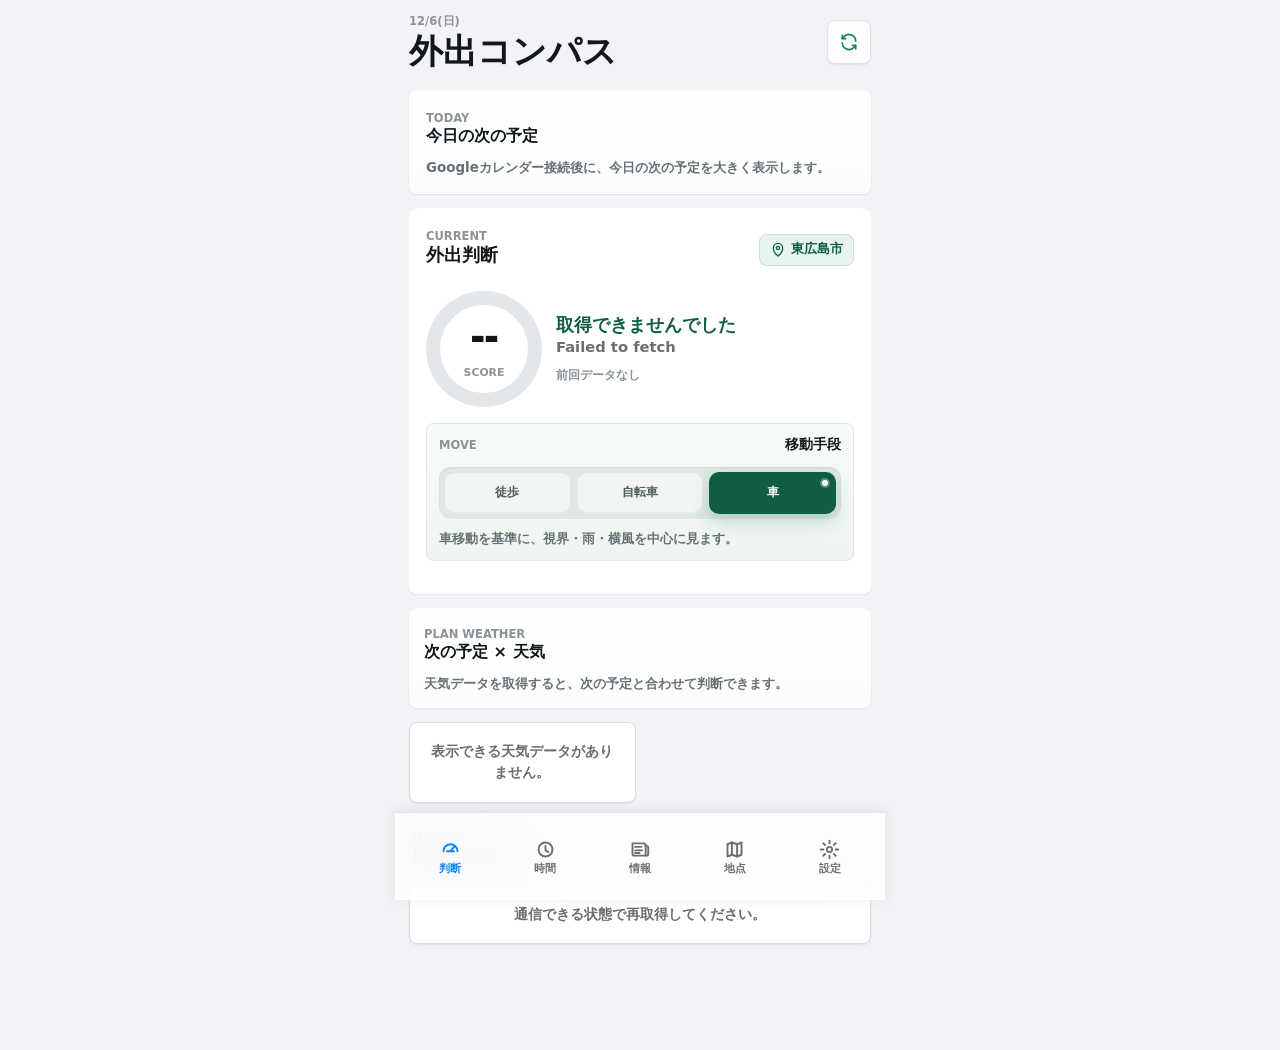
==== commit 29a7e0eb: "Version app shell assets" ====
--- a/index.html
+++ b/index.html
@@ -11,7 +11,7 @@
     <link rel="manifest" href="./manifest.webmanifest" />
     <link rel="apple-touch-icon" href="./icons/icon-180.png" />
     <link rel="icon" href="./icons/icon.svg" type="image/svg+xml" />
-    <link rel="stylesheet" href="./styles.css" />
+    <link rel="stylesheet" href="./styles.css?v=20" />
   </head>
   <body>
     <svg aria-hidden="true" class="svg-sprite">
@@ -438,6 +438,6 @@
       </nav>
     </div>
 
-    <script src="./app.js"></script>
+    <script src="./app.js?v=20"></script>
   </body>
 </html>
--- a/styles.css
+++ b/styles.css
@@ -388,10 +388,11 @@
 
 .transport-mode-panel {
   display: grid;
-  gap: 9px;
-  padding: 10px;
-  border-radius: 8px;
-  background: #f4f7f6;
+  gap: 10px;
+  padding: 12px;
+  border: 1px solid rgba(22, 132, 95, 0.12);
+  border-radius: 8px;
+  background: linear-gradient(180deg, #f8fbf9 0%, #eef5f1 100%);
 }
 
 .transport-mode-heading {
@@ -410,26 +411,59 @@
 .transport-mode-control {
   display: grid;
   grid-template-columns: repeat(3, minmax(0, 1fr));
-  gap: 4px;
-  padding: 4px;
-  border-radius: 8px;
-  background: #e9efec;
+  gap: 6px;
+  padding: 5px;
+  border-radius: 12px;
+  background: #dde9e2;
+  box-shadow: inset 0 1px 2px rgba(41, 74, 59, 0.09);
 }
 
 .transport-mode-control button {
-  min-height: 34px;
-  border: 0;
-  border-radius: 7px;
-  background: transparent;
-  color: var(--muted);
+  position: relative;
+  display: flex;
+  align-items: center;
+  justify-content: center;
+  min-height: 42px;
+  padding: 0 10px;
+  border: 1px solid rgba(15, 94, 68, 0.08);
+  border-radius: 10px;
+  appearance: none;
+  -webkit-appearance: none;
+  background: rgba(255, 255, 255, 0.58);
+  color: #4f5d60;
   font-size: 0.78rem;
   font-weight: 950;
+  line-height: 1;
+  letter-spacing: 0;
+  box-shadow: inset 0 -1px 0 rgba(41, 74, 59, 0.06);
+  transition:
+    background 140ms ease,
+    box-shadow 140ms ease,
+    color 140ms ease,
+    transform 140ms ease;
 }
 
 .transport-mode-control button.active {
+  border-color: rgba(15, 94, 68, 0.18);
+  background: var(--green-dark);
+  color: #ffffff;
+  box-shadow: 0 8px 18px rgba(15, 94, 68, 0.2);
+}
+
+.transport-mode-control button.active::after {
+  position: absolute;
+  top: 7px;
+  right: 7px;
+  width: 6px;
+  height: 6px;
+  border-radius: 999px;
   background: #ffffff;
-  color: var(--green-dark);
-  box-shadow: 0 6px 16px rgba(41, 74, 59, 0.1);
+  box-shadow: 0 0 0 2px rgba(255, 255, 255, 0.28);
+  content: "";
+}
+
+.transport-mode-control button:active {
+  transform: scale(0.98);
 }
 
 .transport-mode-control button:focus-visible {
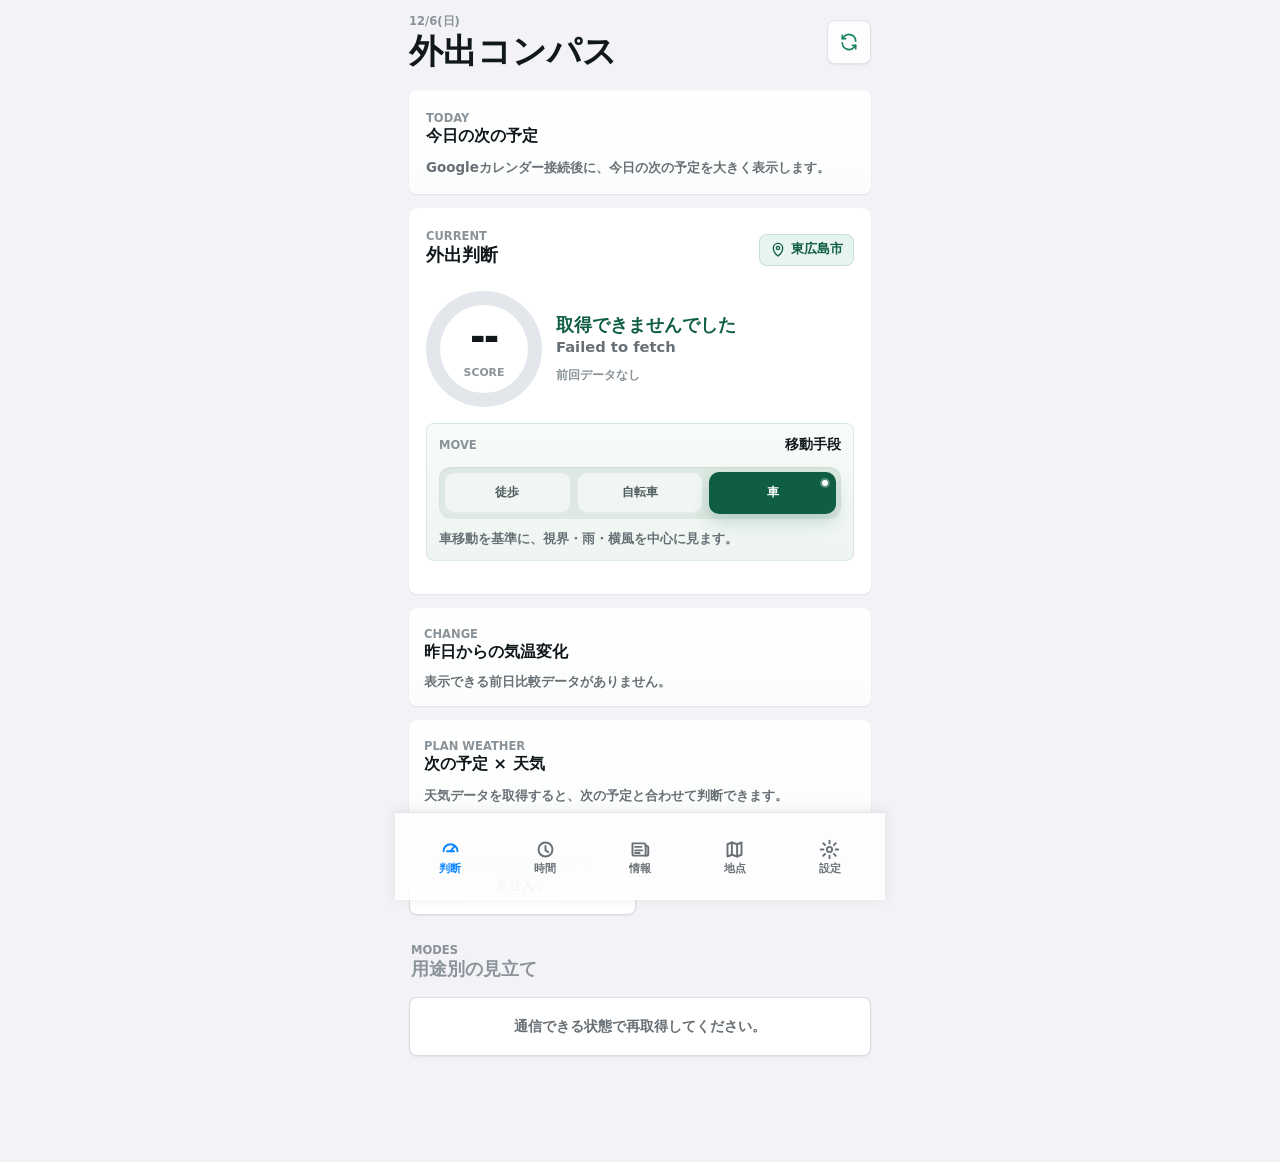
==== commit 80b614f7: "Add temperature trend panel" ====
--- a/index.html
+++ b/index.html
@@ -11,7 +11,7 @@
     <link rel="manifest" href="./manifest.webmanifest" />
     <link rel="apple-touch-icon" href="./icons/icon-180.png" />
     <link rel="icon" href="./icons/icon.svg" type="image/svg+xml" />
-    <link rel="stylesheet" href="./styles.css?v=20" />
+    <link rel="stylesheet" href="./styles.css?v=21" />
   </head>
   <body>
     <svg aria-hidden="true" class="svg-sprite">
@@ -154,6 +154,14 @@
             <div id="advice-list" class="advice-list"></div>
           </div>
 
+          <div id="temperature-trend-panel" class="temperature-trend-panel" aria-live="polite">
+            <div>
+              <span class="section-kicker">Change</span>
+              <h2>昨日からの気温変化</h2>
+            </div>
+            <p class="temperature-trend-empty">天気データ取得後に、昨日との気温差を表示します。</p>
+          </div>
+
           <div id="schedule-weather-panel" class="schedule-weather-panel" aria-live="polite">
             <div class="schedule-weather-empty">
               Googleカレンダー接続後に、次の予定と天気を合わせて表示します。
@@ -438,6 +446,6 @@
       </nav>
     </div>
 
-    <script src="./app.js?v=20"></script>
+    <script src="./app.js?v=21"></script>
   </body>
 </html>
--- a/styles.css
+++ b/styles.css
@@ -140,6 +140,7 @@
 
 .score-panel,
 .next-plan-hero,
+.temperature-trend-panel,
 .metric-card,
 .activity-card,
 .hour-card,
@@ -674,6 +675,103 @@
   line-height: 1.1;
 }
 
+.temperature-trend-panel {
+  display: grid;
+  gap: 10px;
+  padding: 14px;
+  border-color: transparent;
+  background: linear-gradient(180deg, #ffffff 0%, #fbfdfc 100%);
+}
+
+.temperature-trend-header {
+  display: flex;
+  align-items: flex-start;
+  justify-content: space-between;
+  gap: 12px;
+}
+
+.temperature-trend-header h2,
+.temperature-trend-panel h2 {
+  margin: 0;
+  font-size: 1rem;
+  line-height: 1.25;
+}
+
+.temperature-trend-header span:last-child {
+  display: inline-flex;
+  min-height: 26px;
+  align-items: center;
+  padding: 0 9px;
+  border-radius: 999px;
+  background: var(--green-soft);
+  color: var(--green-dark);
+  font-size: 0.72rem;
+  font-weight: 950;
+  white-space: nowrap;
+}
+
+.temperature-trend-title {
+  color: var(--ink);
+  font-size: 1.08rem;
+  font-weight: 950;
+  line-height: 1.32;
+}
+
+.temperature-trend-summary,
+.temperature-trend-empty {
+  margin: 0;
+  color: var(--muted);
+  font-size: 0.82rem;
+  font-weight: 800;
+  line-height: 1.45;
+}
+
+.temperature-trend-details {
+  display: flex;
+  flex-wrap: wrap;
+  gap: 6px;
+}
+
+.temperature-trend-details span {
+  display: inline-flex;
+  min-height: 26px;
+  align-items: center;
+  padding: 0 9px;
+  border-radius: 999px;
+  background: #f4f7f6;
+  color: var(--muted);
+  font-size: 0.74rem;
+  font-weight: 900;
+}
+
+.temperature-trend-panel.warmer {
+  background: linear-gradient(180deg, #fffaf0 0%, #fff4df 100%);
+}
+
+.temperature-trend-panel.warmer .temperature-trend-title,
+.temperature-trend-panel.warmer .temperature-trend-header span:last-child {
+  color: #7a551a;
+}
+
+.temperature-trend-panel.warmer .temperature-trend-header span:last-child,
+.temperature-trend-panel.warmer .temperature-trend-details span {
+  background: var(--amber-soft);
+}
+
+.temperature-trend-panel.cooler {
+  background: linear-gradient(180deg, #f7fbff 0%, #edf6ff 100%);
+}
+
+.temperature-trend-panel.cooler .temperature-trend-title,
+.temperature-trend-panel.cooler .temperature-trend-header span:last-child {
+  color: #0b5cad;
+}
+
+.temperature-trend-panel.cooler .temperature-trend-header span:last-child,
+.temperature-trend-panel.cooler .temperature-trend-details span {
+  background: var(--blue-soft);
+}
+
 .activity-card {
   display: grid;
   grid-template-columns: 58px minmax(0, 1fr);
